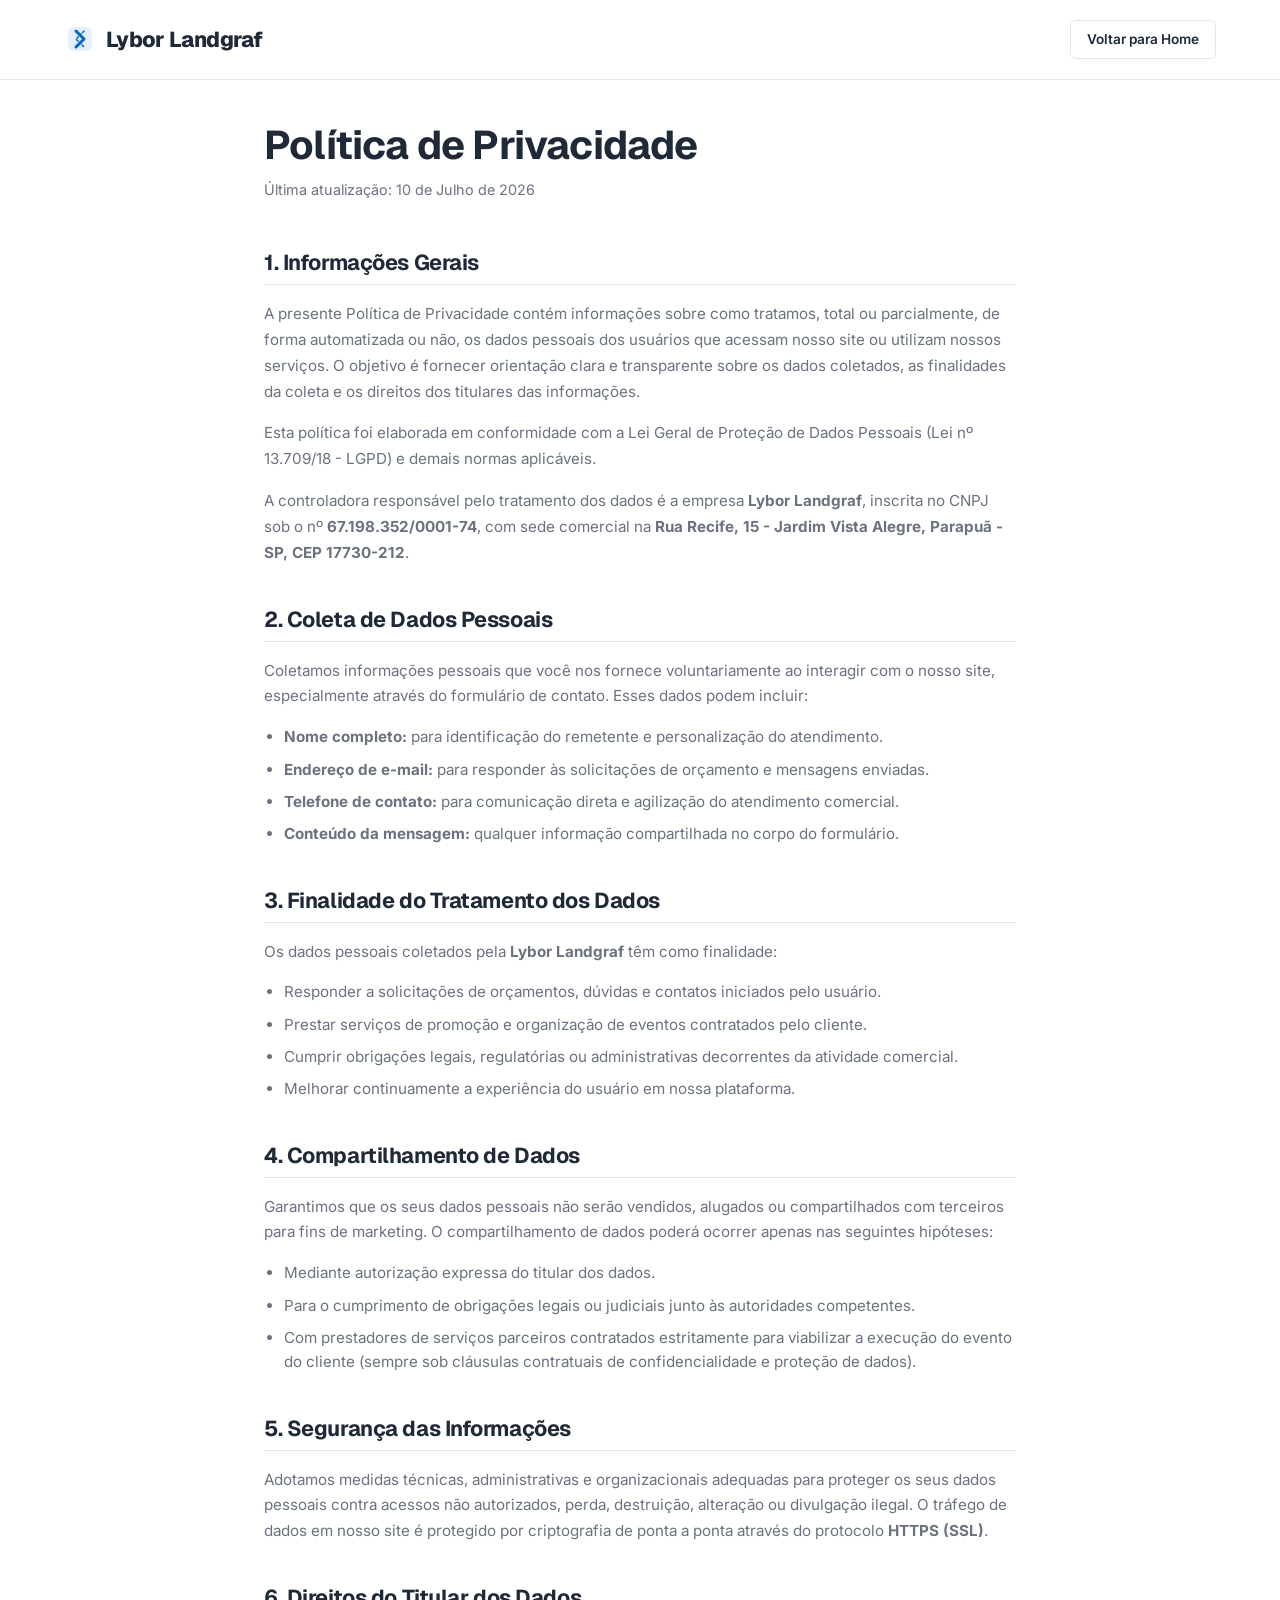
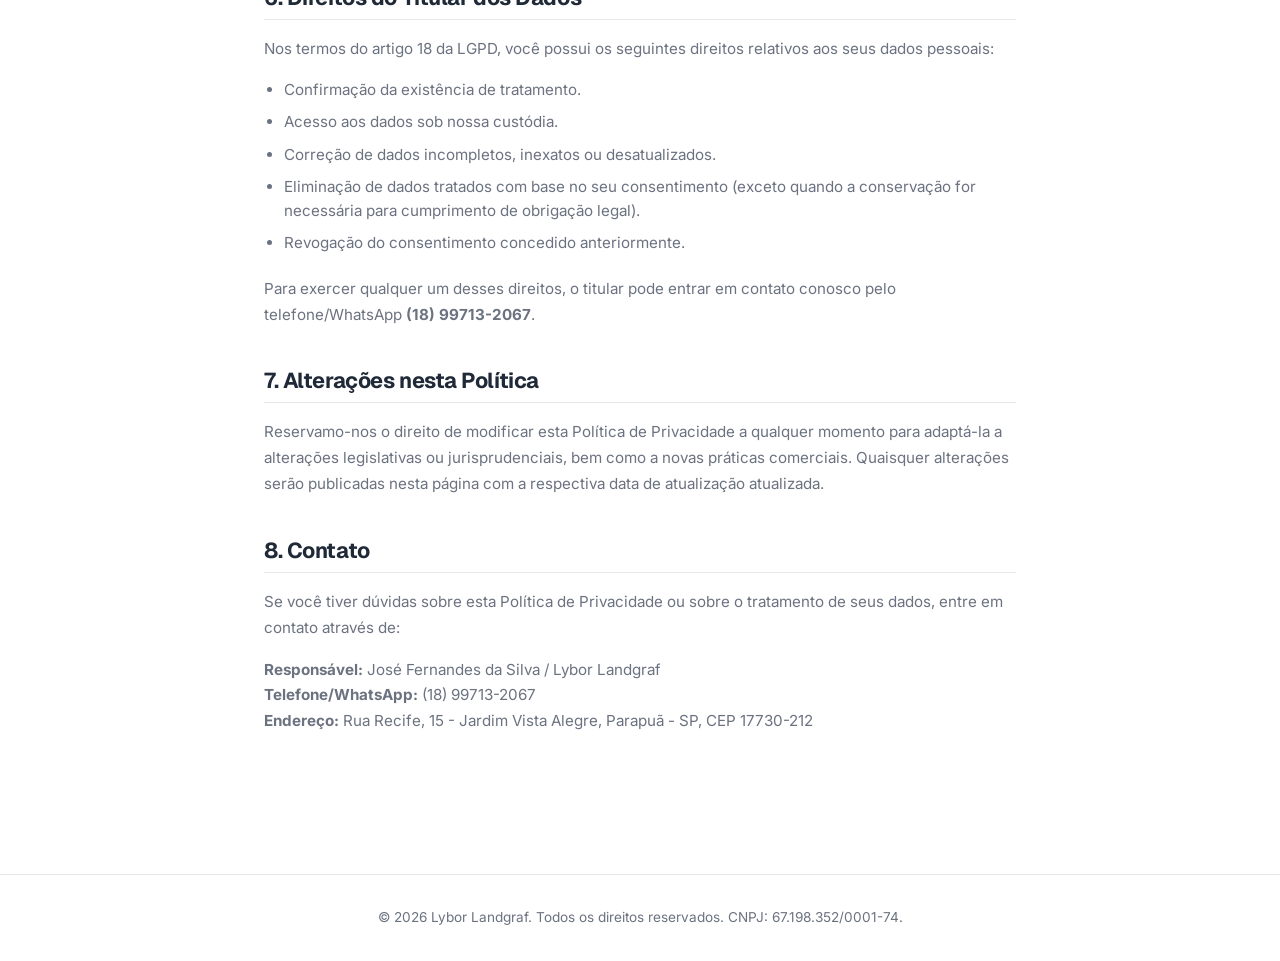
==== privacy.html @ a6881f4b "Initial commit: Lybor Landgraf website" ====
<!DOCTYPE html>
<html lang="pt-BR">
<head>
    <meta charset="UTF-8">
    <meta name="viewport" content="width=device-width, initial-scale=1.0">
    <meta name="description" content="Política de Privacidade da empresa Lybor Landgraf. Saiba como lidamos com seus dados.">
    <meta name="author" content="Lybor Landgraf">
    <title>Política de Privacidade - Lybor Landgraf</title>
    
    <!-- Typography -->
    <link rel="preconnect" href="https://fonts.googleapis.com">
    <link rel="preconnect" href="https://fonts.gstatic.com" crossorigin>
    <link href="https://fonts.googleapis.com/css2?family=Inter:wght@400;500;600;700&family=Geist:wght@700;800&display=swap" rel="stylesheet">
    
    <link rel="stylesheet" href="style.css">
</head>
<body class="legal-page">

    <!-- Header Navigation (Simplified) -->
    <header class="header sticky-header">
        <div class="container header-container">
            <a href="index.html" class="logo-link" aria-label="Lybor Landgraf Home">
                <div class="logo">
                    <svg class="logo-icon" width="32" height="32" viewBox="0 0 32 32" fill="none" xmlns="http://www.w3.org/2000/svg">
                        <rect x="4" y="4" width="24" height="24" rx="6" fill="#0066CC" fill-opacity="0.1"/>
                        <path d="M12 8L20 16L12 24" stroke="#0066CC" stroke-width="3" stroke-linecap="round" stroke-linejoin="round"/>
                        <path d="M20 8L12 16L20 24" stroke="#0066CC" stroke-width="1.5" stroke-linecap="round" stroke-linejoin="round" stroke-dasharray="2 2"/>
                    </svg>
                    <span class="logo-text">Lybor Landgraf</span>
                </div>
            </a>
            <div class="header-actions">
                <a href="index.html" class="btn btn-secondary btn-sm">Voltar para Home</a>
            </div>
        </div>
    </header>

    <main class="legal-content section-padding">
        <div class="container container-narrow">
            <h1 class="legal-title">Política de Privacidade</h1>
            <p class="legal-updated">Última atualização: 10 de Julho de 2026</p>
            
            <section class="legal-section">
                <h2>1. Informações Gerais</h2>
                <p>A presente Política de Privacidade contém informações sobre como tratamos, total ou parcialmente, de forma automatizada ou não, os dados pessoais dos usuários que acessam nosso site ou utilizam nossos serviços. O objetivo é fornecer orientação clara e transparente sobre os dados coletados, as finalidades da coleta e os direitos dos titulares das informações.</p>
                <p>Esta política foi elaborada em conformidade com a Lei Geral de Proteção de Dados Pessoais (Lei nº 13.709/18 - LGPD) e demais normas aplicáveis.</p>
                <p>A controladora responsável pelo tratamento dos dados é a empresa <strong>Lybor Landgraf</strong>, inscrita no CNPJ sob o nº <strong>67.198.352/0001-74</strong>, com sede comercial na <strong>Rua Recife, 15 - Jardim Vista Alegre, Parapuã - SP, CEP 17730-212</strong>.</p>
            </section>

            <section class="legal-section">
                <h2>2. Coleta de Dados Pessoais</h2>
                <p>Coletamos informações pessoais que você nos fornece voluntariamente ao interagir com o nosso site, especialmente através do formulário de contato. Esses dados podem incluir:</p>
                <ul>
                    <li><strong>Nome completo:</strong> para identificação do remetente e personalização do atendimento.</li>
                    <li><strong>Endereço de e-mail:</strong> para responder às solicitações de orçamento e mensagens enviadas.</li>
                    <li><strong>Telefone de contato:</strong> para comunicação direta e agilização do atendimento comercial.</li>
                    <li><strong>Conteúdo da mensagem:</strong> qualquer informação compartilhada no corpo do formulário.</li>
                </ul>
            </section>

            <section class="legal-section">
                <h2>3. Finalidade do Tratamento dos Dados</h2>
                <p>Os dados pessoais coletados pela <strong>Lybor Landgraf</strong> têm como finalidade:</p>
                <ul>
                    <li>Responder a solicitações de orçamentos, dúvidas e contatos iniciados pelo usuário.</li>
                    <li>Prestar serviços de promoção e organização de eventos contratados pelo cliente.</li>
                    <li>Cumprir obrigações legais, regulatórias ou administrativas decorrentes da atividade comercial.</li>
                    <li>Melhorar continuamente a experiência do usuário em nossa plataforma.</li>
                </ul>
            </section>

            <section class="legal-section">
                <h2>4. Compartilhamento de Dados</h2>
                <p>Garantimos que os seus dados pessoais não serão vendidos, alugados ou compartilhados com terceiros para fins de marketing. O compartilhamento de dados poderá ocorrer apenas nas seguintes hipóteses:</p>
                <ul>
                    <li>Mediante autorização expressa do titular dos dados.</li>
                    <li>Para o cumprimento de obrigações legais ou judiciais junto às autoridades competentes.</li>
                    <li>Com prestadores de serviços parceiros contratados estritamente para viabilizar a execução do evento do cliente (sempre sob cláusulas contratuais de confidencialidade e proteção de dados).</li>
                </ul>
            </section>

            <section class="legal-section">
                <h2>5. Segurança das Informações</h2>
                <p>Adotamos medidas técnicas, administrativas e organizacionais adequadas para proteger os seus dados pessoais contra acessos não autorizados, perda, destruição, alteração ou divulgação ilegal. O tráfego de dados em nosso site é protegido por criptografia de ponta a ponta através do protocolo <strong>HTTPS (SSL)</strong>.</p>
            </section>

            <section class="legal-section">
                <h2>6. Direitos do Titular dos Dados</h2>
                <p>Nos termos do artigo 18 da LGPD, você possui os seguintes direitos relativos aos seus dados pessoais:</p>
                <ul>
                    <li>Confirmação da existência de tratamento.</li>
                    <li>Acesso aos dados sob nossa custódia.</li>
                    <li>Correção de dados incompletos, inexatos ou desatualizados.</li>
                    <li>Eliminação de dados tratados com base no seu consentimento (exceto quando a conservação for necessária para cumprimento de obrigação legal).</li>
                    <li>Revogação do consentimento concedido anteriormente.</li>
                </ul>
                <p>Para exercer qualquer um desses direitos, o titular pode entrar em contato conosco pelo telefone/WhatsApp <strong>(18) 99713-2067</strong>.</p>
            </section>

            <section class="legal-section">
                <h2>7. Alterações nesta Política</h2>
                <p>Reservamo-nos o direito de modificar esta Política de Privacidade a qualquer momento para adaptá-la a alterações legislativas ou jurisprudenciais, bem como a novas práticas comerciais. Quaisquer alterações serão publicadas nesta página com a respectiva data de atualização atualizada.</p>
            </section>

            <section class="legal-section">
                <h2>8. Contato</h2>
                <p>Se você tiver dúvidas sobre esta Política de Privacidade ou sobre o tratamento de seus dados, entre em contato através de:</p>
                <p>
                    <strong>Responsável:</strong> José Fernandes da Silva / Lybor Landgraf<br>
                    <strong>Telefone/WhatsApp:</strong> (18) 99713-2067<br>
                    <strong>Endereço:</strong> Rua Recife, 15 - Jardim Vista Alegre, Parapuã - SP, CEP 17730-212
                </p>
            </section>
        </div>
    </main>

    <!-- Footer (Simplified) -->
    <footer class="footer-legal">
        <div class="container text-center">
            <p>&copy; 2026 Lybor Landgraf. Todos os direitos reservados. CNPJ: 67.198.352/0001-74.</p>
        </div>
    </footer>

</body>
</html>
---- style.css ----
/* ==========================================================================
   Lybor Landgraf - Minimalist Sophisticated Stylesheet
   Inspirations: Stripe, Wise, Vercel
   ========================================================================== */

/* --- CSS VARIABLES & TOKENS --- */
:root {
    /* Color Palette */
    --color-primary: #0066CC;
    --color-primary-hover: #0052A3;
    --color-primary-light: rgba(0, 102, 204, 0.08);
    --color-primary-border: rgba(0, 102, 204, 0.2);
    
    --color-bg-main: #FFFFFF;
    --color-bg-card: #F8F9FA;
    --color-bg-input: #F3F4F6;
    --color-bg-nav: rgba(255, 255, 255, 0.8);
    
    --color-text-main: #1F2937;
    --color-text-muted: #6B7280;
    --color-text-light: #9CA3AF;
    --color-text-white: #FFFFFF;
    
    --color-border: #E5E7EB;
    --color-border-hover: #D1D5DB;
    
    --color-success: #10B981;
    --color-success-bg: rgba(16, 185, 129, 0.1);
    --color-error: #EF4444;
    --color-error-bg: rgba(239, 68, 68, 0.1);

    /* Fonts */
    --font-heading: 'Geist', 'Inter', -apple-system, BlinkMacSystemFont, "Segoe UI", Roboto, sans-serif;
    --font-body: 'Inter', -apple-system, BlinkMacSystemFont, "Segoe UI", Roboto, sans-serif;

    /* Spacing & Sizing */
    --container-max-width: 1200px;
    --container-narrow-width: 800px;
    --header-height: 80px;
    --border-radius-sm: 6px;
    --border-radius-md: 12px;
    --border-radius-lg: 20px;
    
    /* Shadows & Glows */
    --shadow-sm: 0 1px 2px 0 rgba(0, 0, 0, 0.05);
    --shadow-md: 0 4px 6px -1px rgba(0, 0, 0, 0.05), 0 2px 4px -1px rgba(0, 0, 0, 0.03);
    --shadow-lg: 0 10px 15px -3px rgba(0, 0, 0, 0.05), 0 4px 6px -2px rgba(0, 0, 0, 0.02);
    --shadow-primary-glow: 0 8px 30px rgba(0, 102, 204, 0.06);

    /* Easing */
    --transition-fast: 150ms cubic-bezier(0.23, 1, 0.32, 1);
    --transition-normal: 250ms cubic-bezier(0.23, 1, 0.32, 1);
    --transition-slow: 400ms cubic-bezier(0.23, 1, 0.32, 1);
}

/* --- RESET & BASIC STYLES --- */
* {
    margin: 0;
    padding: 0;
    box-sizing: border-box;
}

html {
    scroll-behavior: smooth;
    font-size: 16px;
    -webkit-font-smoothing: antialiased;
    -moz-osx-font-smoothing: grayscale;
}

body {
    font-family: var(--font-body);
    background-color: var(--color-bg-main);
    color: var(--color-text-main);
    line-height: 1.6;
    overflow-x: hidden;
}

img, svg {
    max-width: 100%;
    height: auto;
    vertical-align: middle;
}

ul {
    list-style: none;
}

a {
    color: inherit;
    text-decoration: none;
    transition: var(--transition-fast);
}

address {
    font-style: normal;
}

/* --- LAYOUT CONTAINERS --- */
.container {
    width: 100%;
    max-width: var(--container-max-width);
    margin-left: auto;
    margin-right: auto;
    padding-left: 24px;
    padding-right: 24px;
}

.container-narrow {
    max-width: var(--container-narrow-width);
}

.section-padding {
    padding-top: 100px;
    padding-bottom: 100px;
}

.bg-light {
    background-color: var(--color-bg-card);
}

/* --- TYPOGRAPHY UTILITIES --- */
h1, h2, h3, h4 {
    font-family: var(--font-heading);
    font-weight: 700;
    line-height: 1.25;
    color: var(--color-text-main);
    letter-spacing: -0.02em;
}

.font-highlight {
    font-family: var(--font-heading);
    font-weight: 700;
}

.text-muted {
    color: var(--color-text-muted);
}

.text-center {
    text-align: center;
}

/* --- COMMON UI COMPONENTS --- */

/* Buttons */
.btn {
    display: inline-flex;
    align-items: center;
    justify-content: center;
    font-family: var(--font-body);
    font-weight: 600;
    font-size: 0.95rem;
    padding: 12px 24px;
    border-radius: var(--border-radius-sm);
    border: 1px solid transparent;
    cursor: pointer;
    transition: var(--transition-normal);
    text-align: center;
}

.btn-primary {
    background-color: var(--color-primary);
    color: var(--color-text-white);
    box-shadow: var(--shadow-sm);
}

.btn-primary:hover {
    background-color: var(--color-primary-hover);
    transform: translateY(-2px);
    box-shadow: var(--shadow-md);
}

.btn-primary:active {
    transform: translateY(0);
}

.btn-secondary {
    background-color: transparent;
    color: var(--color-text-main);
    border-color: var(--color-border);
}

.btn-secondary:hover {
    background-color: var(--color-bg-input);
    border-color: var(--color-border-hover);
    transform: translateY(-2px);
}

.btn-secondary:active {
    transform: translateY(0);
}

.btn-sm {
    padding: 8px 16px;
    font-size: 0.85rem;
}

.btn-block {
    display: flex;
    width: 100%;
}

/* Badges & tags */
.badge {
    display: inline-flex;
    align-items: center;
    background-color: var(--color-primary-light);
    color: var(--color-primary);
    font-size: 0.8rem;
    font-weight: 600;
    padding: 6px 12px;
    border-radius: 100px;
    border: 1px solid var(--color-primary-border);
    margin-bottom: 20px;
    letter-spacing: 0.05em;
    text-transform: uppercase;
}

.section-tag {
    display: block;
    color: var(--color-primary);
    font-size: 0.85rem;
    font-weight: 600;
    text-transform: uppercase;
    letter-spacing: 0.1em;
    margin-bottom: 12px;
}

/* Section Header Layout */
.section-header {
    text-align: center;
    max-width: 650px;
    margin: 0 auto 60px auto;
}

.section-title {
    font-size: 2.25rem;
    margin-bottom: 16px;
}

.section-desc {
    font-size: 1.125rem;
    color: var(--color-text-muted);
}

/* --- HEADER / NAVIGATION --- */
.header {
    position: fixed;
    top: 0;
    left: 0;
    width: 100%;
    height: var(--header-height);
    background-color: var(--color-bg-nav);
    backdrop-filter: blur(12px);
    -webkit-backdrop-filter: blur(12px);
    border-bottom: 1px solid var(--color-border);
    z-index: 1000;
    transition: var(--transition-normal);
}

.header.scrolled {
    height: 70px;
    box-shadow: var(--shadow-sm);
}

.header-container {
    height: 100%;
    display: flex;
    align-items: center;
    justify-content: space-between;
}

.logo-link {
    display: block;
}

.logo {
    display: flex;
    align-items: center;
    gap: 10px;
}

.logo-icon {
    flex-shrink: 0;
}

.logo-text {
    font-family: var(--font-heading);
    font-weight: 800;
    font-size: 1.35rem;
    letter-spacing: -0.03em;
    color: var(--color-text-main);
}

.nav-list {
    display: flex;
    gap: 32px;
}

.nav-link {
    font-size: 0.95rem;
    font-weight: 500;
    color: var(--color-text-muted);
    padding: 8px 0;
    position: relative;
}

.nav-link:hover,
.nav-link.active {
    color: var(--color-primary);
}

.nav-link::after {
    content: '';
    position: absolute;
    bottom: 0;
    left: 0;
    width: 100%;
    height: 2px;
    background-color: var(--color-primary);
    transform: scaleX(0);
    transform-origin: right;
    transition: transform var(--transition-fast);
}

.nav-link.active::after,
.nav-link:hover::after {
    transform: scaleX(1);
    transform-origin: left;
}

.header-actions {
    display: flex;
    align-items: center;
    gap: 16px;
}

/* Hamburger mobile menu button */
.mobile-toggle {
    display: none;
    background: none;
    border: none;
    color: var(--color-text-main);
    cursor: pointer;
    padding: 8px;
    z-index: 1100;
}

.menu-icon line {
    transition: var(--transition-normal);
    transform-origin: center;
}

/* --- HERO SECTION --- */
.hero-section {
    padding-top: calc(var(--header-height) + 60px);
    padding-bottom: 80px;
    background: radial-gradient(circle at 80% 20%, rgba(0, 102, 204, 0.03) 0%, transparent 50%),
                radial-gradient(circle at 10% 80%, rgba(0, 102, 204, 0.01) 0%, transparent 40%);
    overflow: hidden;
}

.hero-container {
    display: grid;
    grid-template-columns: 1.1fr 0.9fr;
    gap: 60px;
    align-items: center;
}

.hero-content {
    max-width: 600px;
}

.hero-title {
    font-size: 3.25rem;
    line-height: 1.15;
    margin-bottom: 24px;
}

.hero-description {
    font-size: 1.25rem;
    color: var(--color-text-muted);
    margin-bottom: 40px;
    font-weight: 400;
}

.hero-actions {
    display: flex;
    gap: 16px;
}

.hero-graphic-container {
    position: relative;
    height: 450px;
    display: flex;
    justify-content: center;
    align-items: center;
}

/* Minimalist floating cards pattern */
.hero-card-pattern {
    position: relative;
    width: 100%;
    height: 100%;
    display: flex;
    justify-content: center;
    align-items: center;
}

.floating-card {
    position: absolute;
    background: rgba(255, 255, 255, 0.85);
    backdrop-filter: blur(8px);
    -webkit-backdrop-filter: blur(8px);
    border: 1px solid rgba(229, 231, 235, 0.7);
    border-radius: var(--border-radius-md);
    padding: 20px;
    display: flex;
    align-items: center;
    gap: 16px;
    box-shadow: var(--shadow-lg);
    z-index: 2;
    transition: var(--transition-slow);
}

.floating-card:hover {
    transform: translateY(-5px) scale(1.03);
    border-color: var(--color-primary-border);
    background: rgba(255, 255, 255, 0.95);
}

.card-header-icon {
    width: 44px;
    height: 44px;
    border-radius: var(--border-radius-sm);
    background-color: var(--color-primary-light);
    display: flex;
    align-items: center;
    justify-content: center;
    flex-shrink: 0;
}

.card-details {
    display: flex;
    flex-direction: column;
}

.card-title {
    font-size: 0.8rem;
    font-weight: 500;
    color: var(--color-text-muted);
    text-transform: uppercase;
    letter-spacing: 0.05em;
}

.card-value {
    font-family: var(--font-heading);
    font-weight: 700;
    font-size: 1.1rem;
    color: var(--color-text-main);
}

/* Floating Card Coordinates */
.floating-card.c1 {
    top: 15%;
    left: 5%;
    animation: float1 6s ease-in-out infinite;
}

.floating-card.c2 {
    bottom: 20%;
    right: 5%;
    animation: float2 7s ease-in-out infinite;
    animation-delay: 1s;
}

.floating-card.c3 {
    top: 50%;
    left: 45%;
    transform: translate(-50%, -50%);
    animation: float3 8s ease-in-out infinite;
    animation-delay: 2s;
}

/* Background mesh glow */
.mesh-gradient {
    position: absolute;
    width: 350px;
    height: 350px;
    border-radius: 50%;
    background: radial-gradient(circle, rgba(0, 102, 204, 0.08) 0%, transparent 70%);
    filter: blur(20px);
    z-index: 1;
}

/* Floating Animations */
@keyframes float1 {
    0%, 100% { transform: translateY(0); }
    50% { transform: translateY(-12px); }
}

@keyframes float2 {
    0%, 100% { transform: translateY(0); }
    50% { transform: translateY(-16px); }
}

@keyframes float3 {
    0%, 100% { transform: translate(-50%, -50%) translateY(0); }
    50% { transform: translate(-50%, -50%) translateY(-10px); }
}

/* --- ABOUT / PILLARS --- */
.pillars-grid {
    display: grid;
    grid-template-columns: repeat(3, 1fr);
    gap: 30px;
    margin-top: 40px;
}

.pillar-card {
    background-color: var(--color-bg-main);
    border: 1px solid var(--color-border);
    border-radius: var(--border-radius-md);
    padding: 40px 32px;
    transition: var(--transition-normal);
    box-shadow: var(--shadow-sm);
}

.pillar-card:hover {
    transform: translateY(-6px);
    border-color: var(--color-primary-border);
    box-shadow: var(--shadow-lg), var(--shadow-primary-glow);
}

.pillar-icon-wrapper {
    width: 52px;
    height: 52px;
    border-radius: var(--border-radius-sm);
    background-color: var(--color-primary-light);
    display: flex;
    align-items: center;
    justify-content: center;
    margin-bottom: 24px;
}

.pillar-title {
    font-size: 1.35rem;
    margin-bottom: 14px;
}

.pillar-desc {
    color: var(--color-text-muted);
    font-size: 0.95rem;
    line-height: 1.6;
}

/* --- SERVICES --- */
.services-grid {
    display: grid;
    grid-template-columns: repeat(3, 1fr);
    gap: 30px;
}

.service-card {
    background-color: var(--color-bg-main);
    border: 1px solid var(--color-border);
    border-radius: var(--border-radius-md);
    padding: 36px 30px;
    transition: var(--transition-normal);
    box-shadow: var(--shadow-sm);
}

.service-card:hover {
    border-color: var(--color-primary-border);
    box-shadow: var(--shadow-lg), var(--shadow-primary-glow);
    transform: scale(1.05);
}

.service-icon-wrapper {
    width: 48px;
    height: 48px;
    border-radius: var(--border-radius-sm);
    background-color: var(--color-primary-light);
    display: flex;
    align-items: center;
    justify-content: center;
    margin-bottom: 20px;
}

.service-title {
    font-size: 1.25rem;
    margin-bottom: 12px;
}

.service-desc {
    color: var(--color-text-muted);
    font-size: 0.95rem;
    line-height: 1.55;
}

/* --- CONTACT SECTION --- */
.contact-grid {
    display: grid;
    grid-template-columns: 0.9fr 1.1fr;
    gap: 60px;
    align-items: start;
}

.contact-info {
    padding-right: 20px;
}

.info-title {
    font-size: 1.75rem;
    margin-bottom: 16px;
}

.info-intro {
    color: var(--color-text-muted);
    margin-bottom: 40px;
}

.info-items {
    display: flex;
    flex-direction: column;
    gap: 32px;
}

.info-item {
    display: flex;
    gap: 20px;
    align-items: flex-start;
}

.info-icon-box {
    width: 44px;
    height: 44px;
    border-radius: var(--border-radius-sm);
    background-color: var(--color-primary-light);
    display: flex;
    align-items: center;
    justify-content: center;
    flex-shrink: 0;
}

.info-content {
    display: flex;
    flex-direction: column;
}

.info-label {
    font-size: 0.8rem;
    font-weight: 600;
    color: var(--color-text-light);
    text-transform: uppercase;
    letter-spacing: 0.05em;
    margin-bottom: 4px;
}

.info-value {
    font-size: 1.05rem;
    color: var(--color-text-main);
    line-height: 1.5;
}

a.info-value:hover {
    color: var(--color-primary);
    text-decoration: underline;
}

/* Contact Form UI */
.contact-form-wrapper {
    background-color: var(--color-bg-card);
    border: 1px solid var(--color-border);
    border-radius: var(--border-radius-lg);
    padding: 48px;
    box-shadow: var(--shadow-md);
}

.contact-form {
    display: flex;
    flex-direction: column;
    gap: 24px;
}

.form-group {
    display: flex;
    flex-direction: column;
    position: relative;
}

.form-group label {
    font-size: 0.85rem;
    font-weight: 600;
    color: var(--color-text-main);
    margin-bottom: 8px;
}

.form-group input,
.form-group textarea {
    font-family: var(--font-body);
    font-size: 0.95rem;
    padding: 12px 16px;
    border-radius: var(--border-radius-sm);
    border: 1px solid var(--color-border);
    background-color: var(--color-bg-main);
    color: var(--color-text-main);
    transition: var(--transition-fast);
    outline: none;
    width: 100%;
}

.form-group input::placeholder,
.form-group textarea::placeholder {
    color: var(--color-text-light);
}

.form-group input:focus,
.form-group textarea:focus {
    border-color: var(--color-primary);
    box-shadow: 0 0 0 4px rgba(0, 102, 204, 0.1);
}

/* Invalid inputs styling */
.form-group.invalid input,
.form-group.invalid textarea {
    border-color: var(--color-error);
}

.form-group.invalid input:focus,
.form-group.invalid textarea:focus {
    box-shadow: 0 0 0 4px rgba(239, 68, 68, 0.1);
}

.form-error {
    color: var(--color-error);
    font-size: 0.8rem;
    font-weight: 500;
    margin-top: 6px;
    display: none;
}

.form-group.invalid .form-error {
    display: block;
}

/* --- FOOTER --- */
.footer {
    background-color: var(--color-bg-card);
    border-top: 1px solid var(--color-border);
    padding-top: 80px;
    padding-bottom: 40px;
    font-size: 0.9rem;
}

.footer-grid {
    display: grid;
    grid-template-columns: 1fr 0.7fr 1.3fr;
    gap: 60px;
    margin-bottom: 60px;
}

.footer-col-about {
    max-width: 320px;
}

.footer-brand {
    font-family: var(--font-heading);
    font-weight: 800;
    font-size: 1.25rem;
    color: var(--color-text-main);
    display: block;
    margin-bottom: 20px;
    letter-spacing: -0.02em;
}

.footer-text {
    color: var(--color-text-muted);
    line-height: 1.6;
}

.footer-title {
    font-size: 0.95rem;
    font-weight: 600;
    text-transform: uppercase;
    letter-spacing: 0.05em;
    color: var(--color-text-main);
    margin-bottom: 24px;
}

.footer-links {
    display: flex;
    flex-direction: column;
    gap: 12px;
}

.footer-links a {
    color: var(--color-text-muted);
}

.footer-links a:hover {
    color: var(--color-primary);
    padding-left: 4px;
}

.footer-info-list {
    display: flex;
    flex-direction: column;
    gap: 16px;
}

.footer-info-list li {
    display: flex;
    flex-direction: column;
    gap: 4px;
}

.footer-info-label {
    font-size: 0.75rem;
    font-weight: 600;
    text-transform: uppercase;
    color: var(--color-text-light);
    letter-spacing: 0.05em;
}

.footer-info-val {
    color: var(--color-text-main);
    line-height: 1.4;
}

.address-inline {
    max-width: 360px;
}

.link-highlight {
    font-weight: 600;
    color: var(--color-primary);
}

.link-highlight:hover {
    text-decoration: underline;
}

.footer-bottom {
    border-top: 1px solid var(--color-border);
    padding-top: 40px;
    display: flex;
    justify-content: center;
    text-align: center;
}

.copyright {
    color: var(--color-text-muted);
    font-size: 0.85rem;
}

/* --- TOAST NOTIFICATIONS --- */
.toast-container {
    position: fixed;
    bottom: 32px;
    right: 32px;
    display: flex;
    flex-direction: column;
    gap: 12px;
    z-index: 2000;
}

.toast {
    background-color: var(--color-bg-main);
    color: var(--color-text-main);
    border: 1px solid var(--color-border);
    border-radius: var(--border-radius-sm);
    padding: 16px 24px;
    box-shadow: var(--shadow-lg);
    display: flex;
    align-items: center;
    gap: 12px;
    min-width: 300px;
    max-width: 450px;
    transform: translateY(20px);
    opacity: 0;
    animation: toastIn 350ms cubic-bezier(0.23, 1, 0.32, 1) forwards;
}

.toast-success {
    border-left: 4px solid var(--color-success);
}

.toast-icon {
    flex-shrink: 0;
}

.toast-message {
    font-size: 0.9rem;
    font-weight: 500;
}

@keyframes toastIn {
    to {
        transform: translateY(0);
        opacity: 1;
    }
}

/* --- LEGAL & PRIVACY PAGE SPECIFIC STYLES --- */
.legal-page {
    background-color: var(--color-bg-main);
}

.legal-content {
    padding-top: calc(var(--header-height) + 40px);
}

.legal-title {
    font-size: 2.5rem;
    margin-bottom: 8px;
}

.legal-updated {
    font-size: 0.9rem;
    color: var(--color-text-muted);
    margin-bottom: 48px;
}

.legal-section {
    margin-bottom: 40px;
}

.legal-section h2 {
    font-size: 1.35rem;
    margin-bottom: 16px;
    border-bottom: 1px solid var(--color-border);
    padding-bottom: 8px;
}

.legal-section p {
    color: var(--color-text-muted);
    margin-bottom: 16px;
    font-size: 0.95rem;
    line-height: 1.7;
}

.legal-section ul {
    margin-bottom: 20px;
    padding-left: 20px;
    list-style: disc;
    color: var(--color-text-muted);
}

.legal-section li {
    margin-bottom: 8px;
    font-size: 0.95rem;
}

.footer-legal {
    border-top: 1px solid var(--color-border);
    padding: 32px 0;
    color: var(--color-text-muted);
    font-size: 0.85rem;
}

/* --- RESPONSIVENESS (BREAKPOINTS) --- */

/* Tablet (max-width: 1024px) */
@media (max-width: 1024px) {
    .section-padding {
        padding-top: 80px;
        padding-bottom: 80px;
    }

    .hero-container {
        grid-template-columns: 1fr;
        gap: 40px;
        text-align: center;
    }

    .hero-content {
        max-width: 100%;
        display: flex;
        flex-direction: column;
        align-items: center;
    }

    .hero-title {
        font-size: 2.75rem;
    }

    .hero-actions {
        justify-content: center;
    }

    .hero-graphic-container {
        height: 380px;
    }

    .pillars-grid {
        grid-template-columns: repeat(2, 1fr);
    }
    
    .pillars-grid > *:last-child {
        grid-column: span 2;
    }

    .services-grid {
        grid-template-columns: repeat(2, 1fr);
    }

    .contact-grid {
        grid-template-columns: 1fr;
        gap: 50px;
    }

    .contact-info {
        padding-right: 0;
    }

    .footer-grid {
        grid-template-columns: 1fr 1fr;
        gap: 40px;
    }

    .footer-col-about {
        grid-column: span 2;
        max-width: 100%;
    }
}

/* Mobile (max-width: 640px) */
@media (max-width: 640px) {
    :root {
        --header-height: 70px;
    }

    .section-title {
        font-size: 1.75rem;
    }

    .hero-title {
        font-size: 2.25rem;
    }

    .hero-description {
        font-size: 1.1rem;
    }

    .hero-graphic-container {
        display: none; /* Hide floating card pattern on small mobiles to focus on action */
    }

    /* Mobile Nav Header Menu */
    .mobile-toggle {
        display: block;
    }

    .nav-menu {
        position: fixed;
        top: var(--header-height);
        left: 0;
        width: 100%;
        height: calc(100vh - var(--header-height));
        background-color: var(--color-bg-main);
        padding: 40px 24px;
        border-top: 1px solid var(--color-border);
        transform: translateX(100%);
        transition: transform var(--transition-normal);
        z-index: 1000;
    }

    .nav-menu.open {
        transform: translateX(0);
    }

    .nav-list {
        flex-direction: column;
        gap: 24px;
        align-items: center;
    }

    .nav-link {
        font-size: 1.25rem;
    }

    .btn-header {
        display: none; /* Hide CTA inside header on mobile */
    }

    /* Interactive Hamburger Animations */
    .mobile-toggle[aria-expanded="true"] .line-mid {
        opacity: 0;
    }
    
    .mobile-toggle[aria-expanded="true"] .line-top {
        transform: translateY(6px) rotate(45deg);
    }
    
    .mobile-toggle[aria-expanded="true"] .line-bottom {
        transform: translateY(-6px) rotate(-45deg);
    }

    .pillars-grid {
        grid-template-columns: 1fr;
    }

    .pillars-grid > *:last-child {
        grid-column: span 1;
    }

    .services-grid {
        grid-template-columns: 1fr;
    }

    .contact-form-wrapper {
        padding: 24px;
    }

    .footer-grid {
        grid-template-columns: 1fr;
    }

    .footer-col-about {
        grid-column: span 1;
    }
}

/* Accessibility: Reduced Motion */
@media (prefers-reduced-motion: reduce) {
    * {
        animation-duration: 0.01ms !important;
        animation-iteration-count: 1 !important;
        transition-duration: 0.01ms !important;
        scroll-behavior: auto !important;
    }
    
    .floating-card.c1, 
    .floating-card.c2, 
    .floating-card.c3 {
        animation: none !important;
    }
}
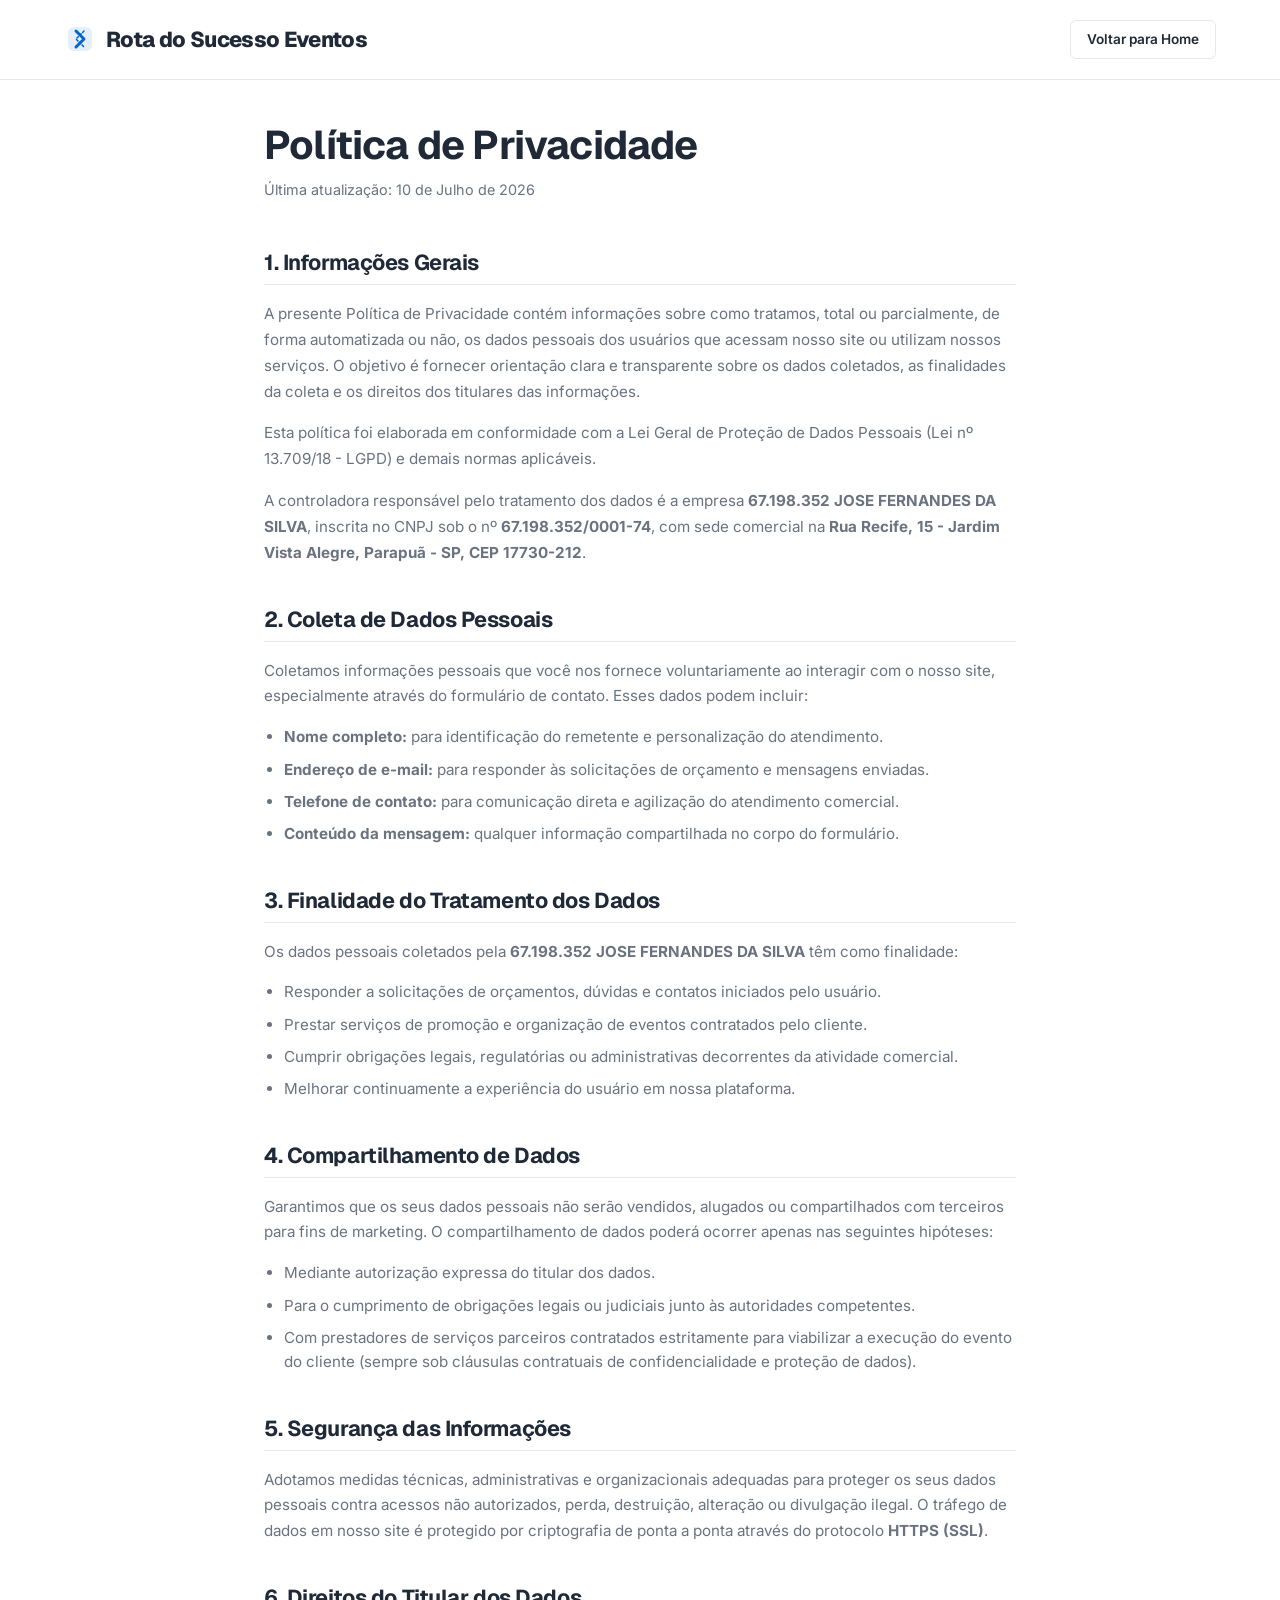
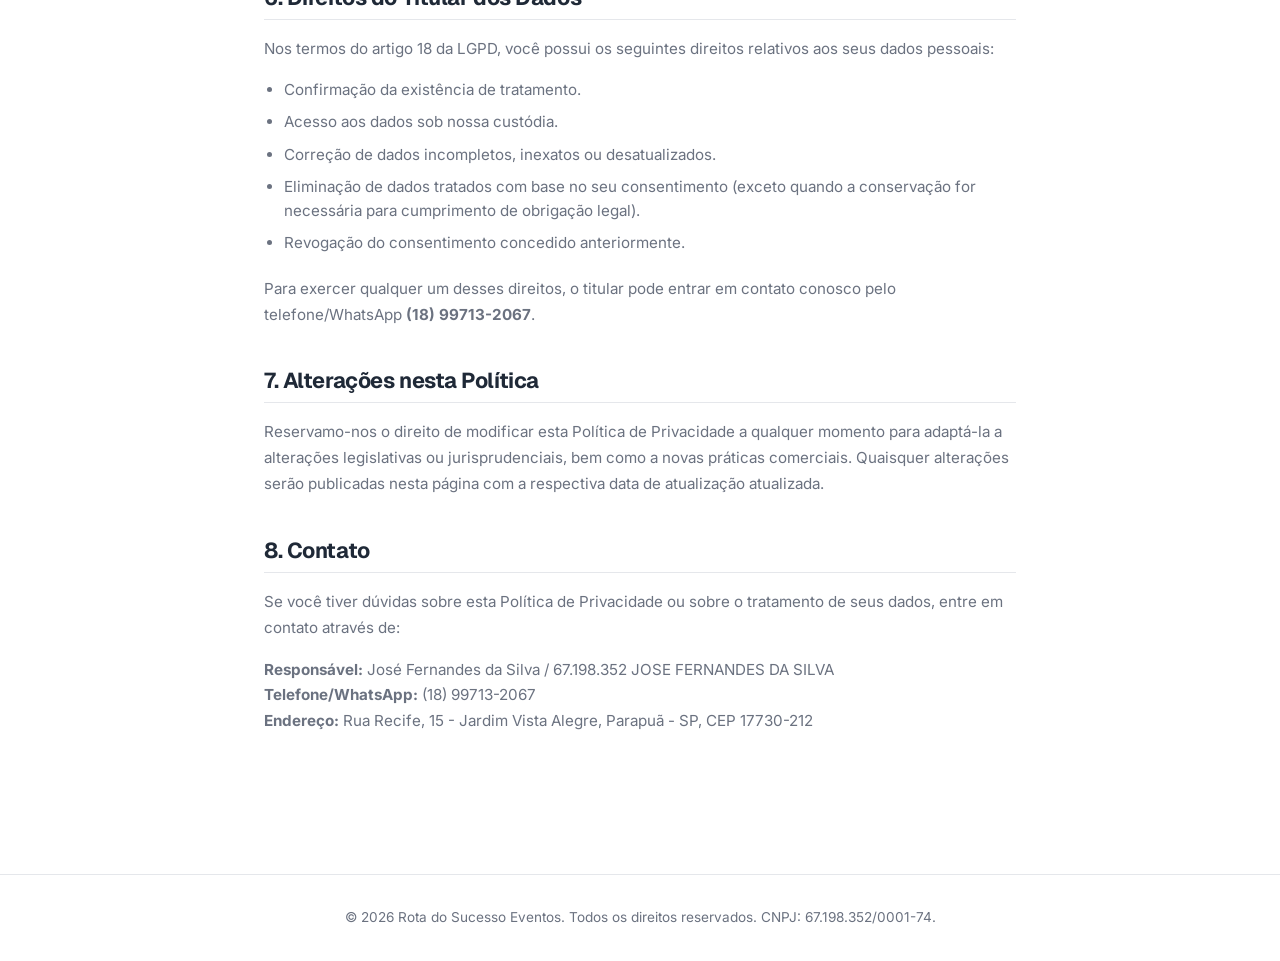
==== commit ebaefbea: "Update site name to Rota do Sucesso Eventos and corporate name to 67.198.352 JOSE FERNANDES DA SILVA" ====
--- a/privacy.html
+++ b/privacy.html
@@ -3,9 +3,9 @@
 <head>
     <meta charset="UTF-8">
     <meta name="viewport" content="width=device-width, initial-scale=1.0">
-    <meta name="description" content="Política de Privacidade da empresa Lybor Landgraf. Saiba como lidamos com seus dados.">
-    <meta name="author" content="Lybor Landgraf">
-    <title>Política de Privacidade - Lybor Landgraf</title>
+    <meta name="description" content="Política de Privacidade da empresa Rota do Sucesso Eventos. Saiba como lidamos com seus dados.">
+    <meta name="author" content="Rota do Sucesso Eventos">
+    <title>Política de Privacidade - Rota do Sucesso Eventos</title>
     
     <!-- Typography -->
     <link rel="preconnect" href="https://fonts.googleapis.com">
@@ -19,14 +19,14 @@
     <!-- Header Navigation (Simplified) -->
     <header class="header sticky-header">
         <div class="container header-container">
-            <a href="index.html" class="logo-link" aria-label="Lybor Landgraf Home">
+            <a href="index.html" class="logo-link" aria-label="Rota do Sucesso Eventos Home">
                 <div class="logo">
                     <svg class="logo-icon" width="32" height="32" viewBox="0 0 32 32" fill="none" xmlns="http://www.w3.org/2000/svg">
                         <rect x="4" y="4" width="24" height="24" rx="6" fill="#0066CC" fill-opacity="0.1"/>
                         <path d="M12 8L20 16L12 24" stroke="#0066CC" stroke-width="3" stroke-linecap="round" stroke-linejoin="round"/>
                         <path d="M20 8L12 16L20 24" stroke="#0066CC" stroke-width="1.5" stroke-linecap="round" stroke-linejoin="round" stroke-dasharray="2 2"/>
                     </svg>
-                    <span class="logo-text">Lybor Landgraf</span>
+                    <span class="logo-text">Rota do Sucesso Eventos</span>
                 </div>
             </a>
             <div class="header-actions">
@@ -44,7 +44,7 @@
                 <h2>1. Informações Gerais</h2>
                 <p>A presente Política de Privacidade contém informações sobre como tratamos, total ou parcialmente, de forma automatizada ou não, os dados pessoais dos usuários que acessam nosso site ou utilizam nossos serviços. O objetivo é fornecer orientação clara e transparente sobre os dados coletados, as finalidades da coleta e os direitos dos titulares das informações.</p>
                 <p>Esta política foi elaborada em conformidade com a Lei Geral de Proteção de Dados Pessoais (Lei nº 13.709/18 - LGPD) e demais normas aplicáveis.</p>
-                <p>A controladora responsável pelo tratamento dos dados é a empresa <strong>Lybor Landgraf</strong>, inscrita no CNPJ sob o nº <strong>67.198.352/0001-74</strong>, com sede comercial na <strong>Rua Recife, 15 - Jardim Vista Alegre, Parapuã - SP, CEP 17730-212</strong>.</p>
+                <p>A controladora responsável pelo tratamento dos dados é a empresa <strong>67.198.352 JOSE FERNANDES DA SILVA</strong>, inscrita no CNPJ sob o nº <strong>67.198.352/0001-74</strong>, com sede comercial na <strong>Rua Recife, 15 - Jardim Vista Alegre, Parapuã - SP, CEP 17730-212</strong>.</p>
             </section>
 
             <section class="legal-section">
@@ -60,7 +60,7 @@
 
             <section class="legal-section">
                 <h2>3. Finalidade do Tratamento dos Dados</h2>
-                <p>Os dados pessoais coletados pela <strong>Lybor Landgraf</strong> têm como finalidade:</p>
+                <p>Os dados pessoais coletados pela <strong>67.198.352 JOSE FERNANDES DA SILVA</strong> têm como finalidade:</p>
                 <ul>
                     <li>Responder a solicitações de orçamentos, dúvidas e contatos iniciados pelo usuário.</li>
                     <li>Prestar serviços de promoção e organização de eventos contratados pelo cliente.</li>
@@ -106,7 +106,7 @@
                 <h2>8. Contato</h2>
                 <p>Se você tiver dúvidas sobre esta Política de Privacidade ou sobre o tratamento de seus dados, entre em contato através de:</p>
                 <p>
-                    <strong>Responsável:</strong> José Fernandes da Silva / Lybor Landgraf<br>
+                    <strong>Responsável:</strong> José Fernandes da Silva / 67.198.352 JOSE FERNANDES DA SILVA<br>
                     <strong>Telefone/WhatsApp:</strong> (18) 99713-2067<br>
                     <strong>Endereço:</strong> Rua Recife, 15 - Jardim Vista Alegre, Parapuã - SP, CEP 17730-212
                 </p>
@@ -117,7 +117,7 @@
     <!-- Footer (Simplified) -->
     <footer class="footer-legal">
         <div class="container text-center">
-            <p>&copy; 2026 Lybor Landgraf. Todos os direitos reservados. CNPJ: 67.198.352/0001-74.</p>
+            <p>&copy; 2026 Rota do Sucesso Eventos. Todos os direitos reservados. CNPJ: 67.198.352/0001-74.</p>
         </div>
     </footer>
 
--- a/style.css
+++ b/style.css
@@ -1,5 +1,5 @@
 /* ==========================================================================
-   Lybor Landgraf - Minimalist Sophisticated Stylesheet
+   Rota do Sucesso Eventos - Minimalist Sophisticated Stylesheet
    Inspirations: Stripe, Wise, Vercel
    ========================================================================== */
 
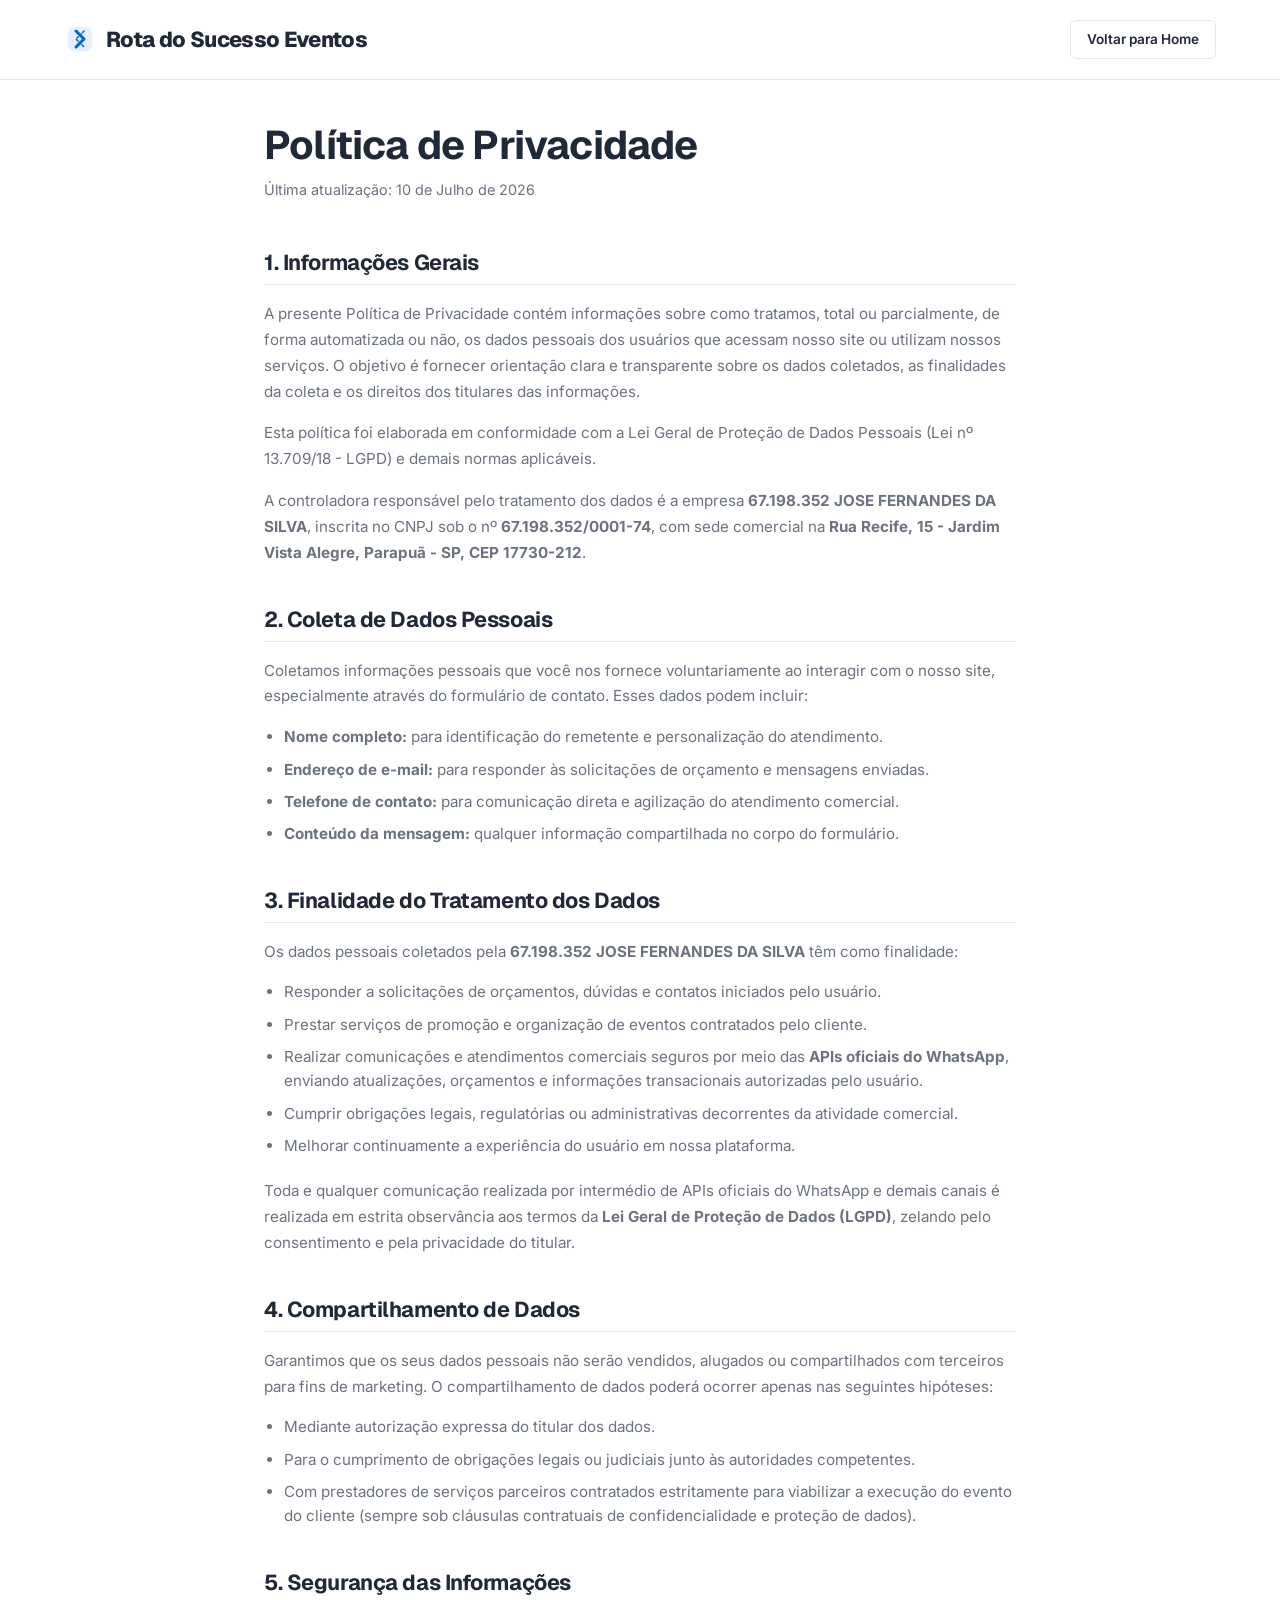
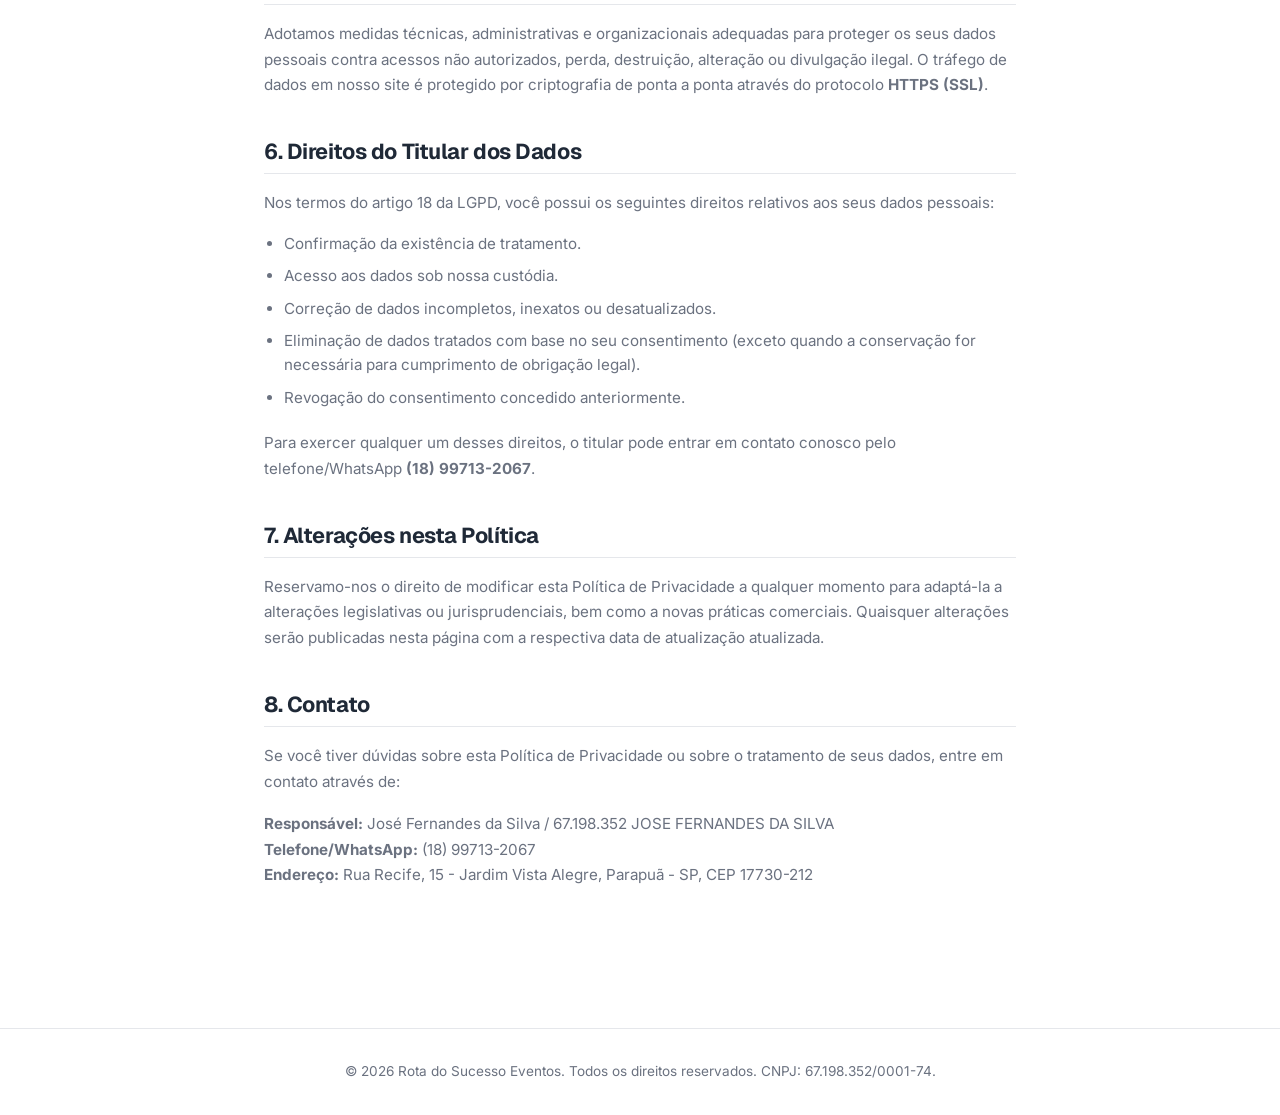
==== commit ddf0283b: "Update privacy and terms to include LGPD compliance and official WhatsApp API usage" ====
--- a/privacy.html
+++ b/privacy.html
@@ -64,9 +64,11 @@
                 <ul>
                     <li>Responder a solicitações de orçamentos, dúvidas e contatos iniciados pelo usuário.</li>
                     <li>Prestar serviços de promoção e organização de eventos contratados pelo cliente.</li>
+                    <li>Realizar comunicações e atendimentos comerciais seguros por meio das <strong>APIs oficiais do WhatsApp</strong>, enviando atualizações, orçamentos e informações transacionais autorizadas pelo usuário.</li>
                     <li>Cumprir obrigações legais, regulatórias ou administrativas decorrentes da atividade comercial.</li>
                     <li>Melhorar continuamente a experiência do usuário em nossa plataforma.</li>
                 </ul>
+                <p>Toda e qualquer comunicação realizada por intermédio de APIs oficiais do WhatsApp e demais canais é realizada em estrita observância aos termos da <strong>Lei Geral de Proteção de Dados (LGPD)</strong>, zelando pelo consentimento e pela privacidade do titular.</p>
             </section>
 
             <section class="legal-section">
